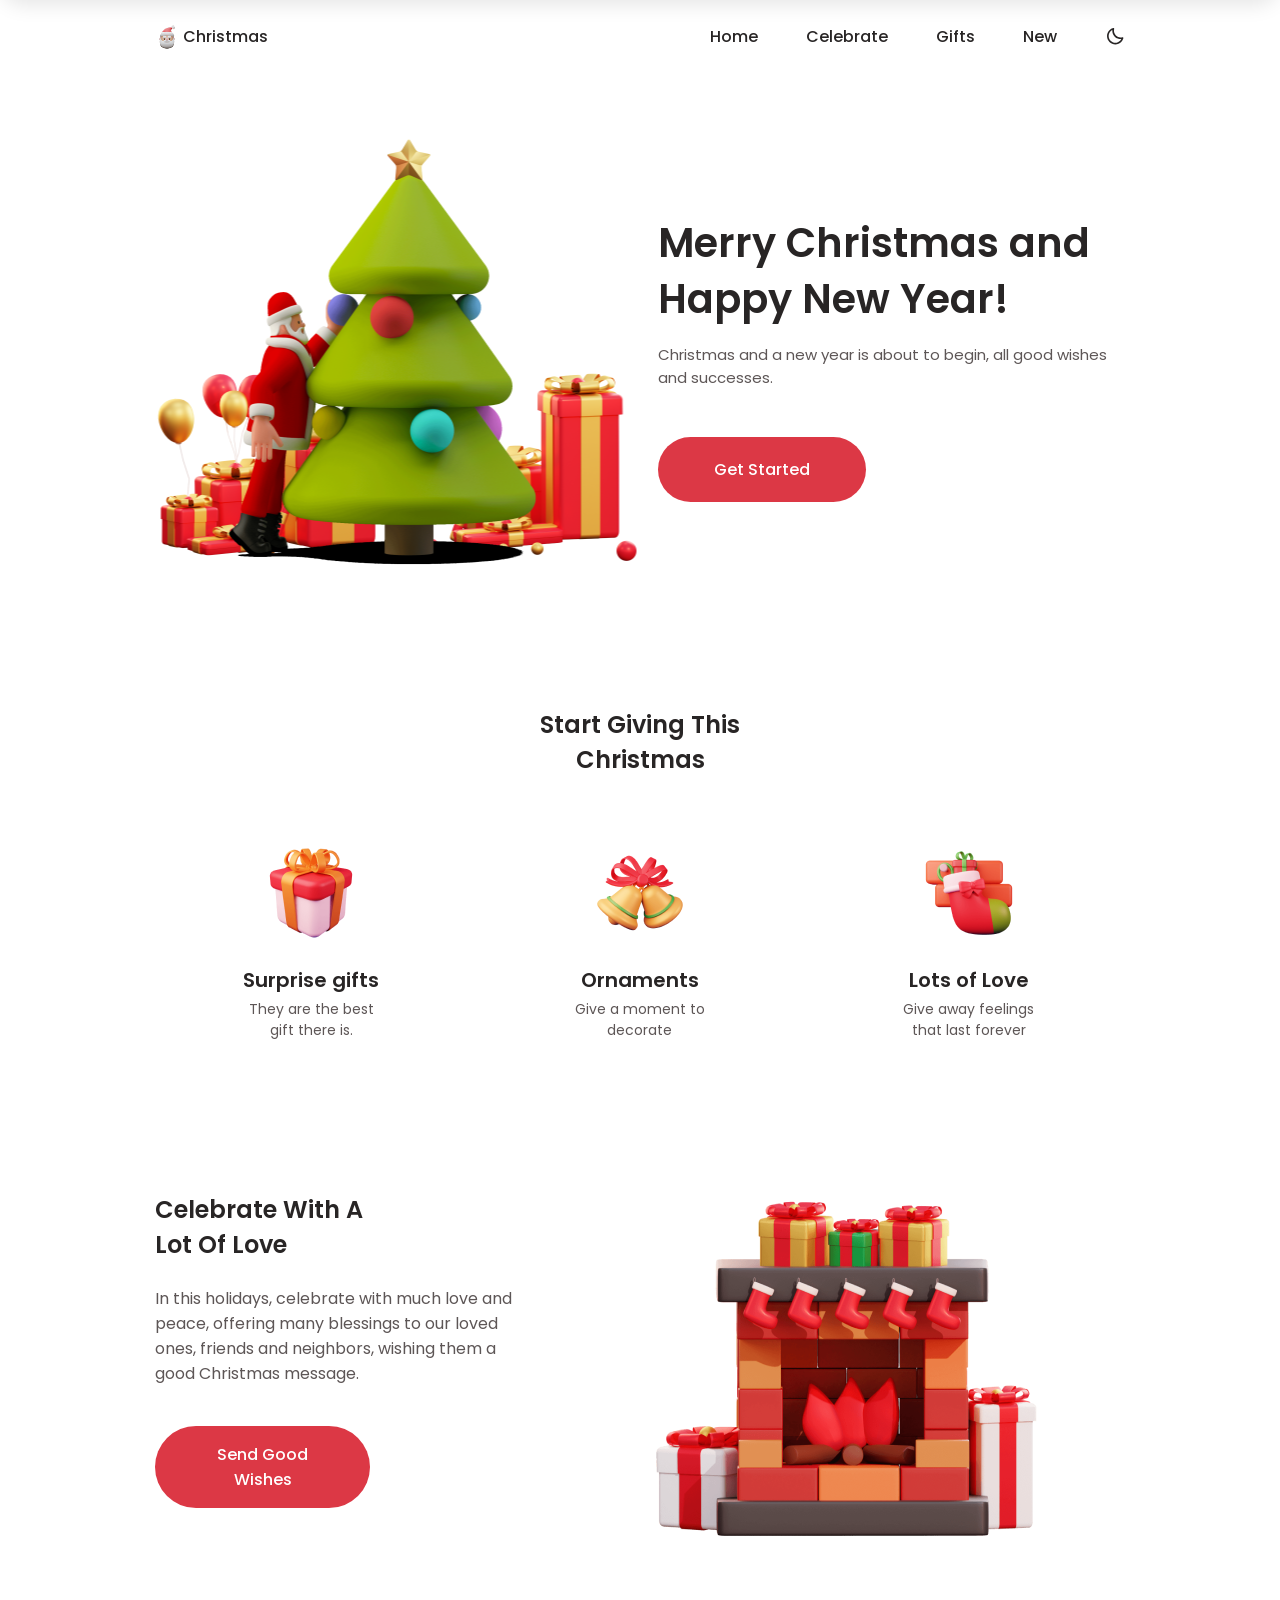
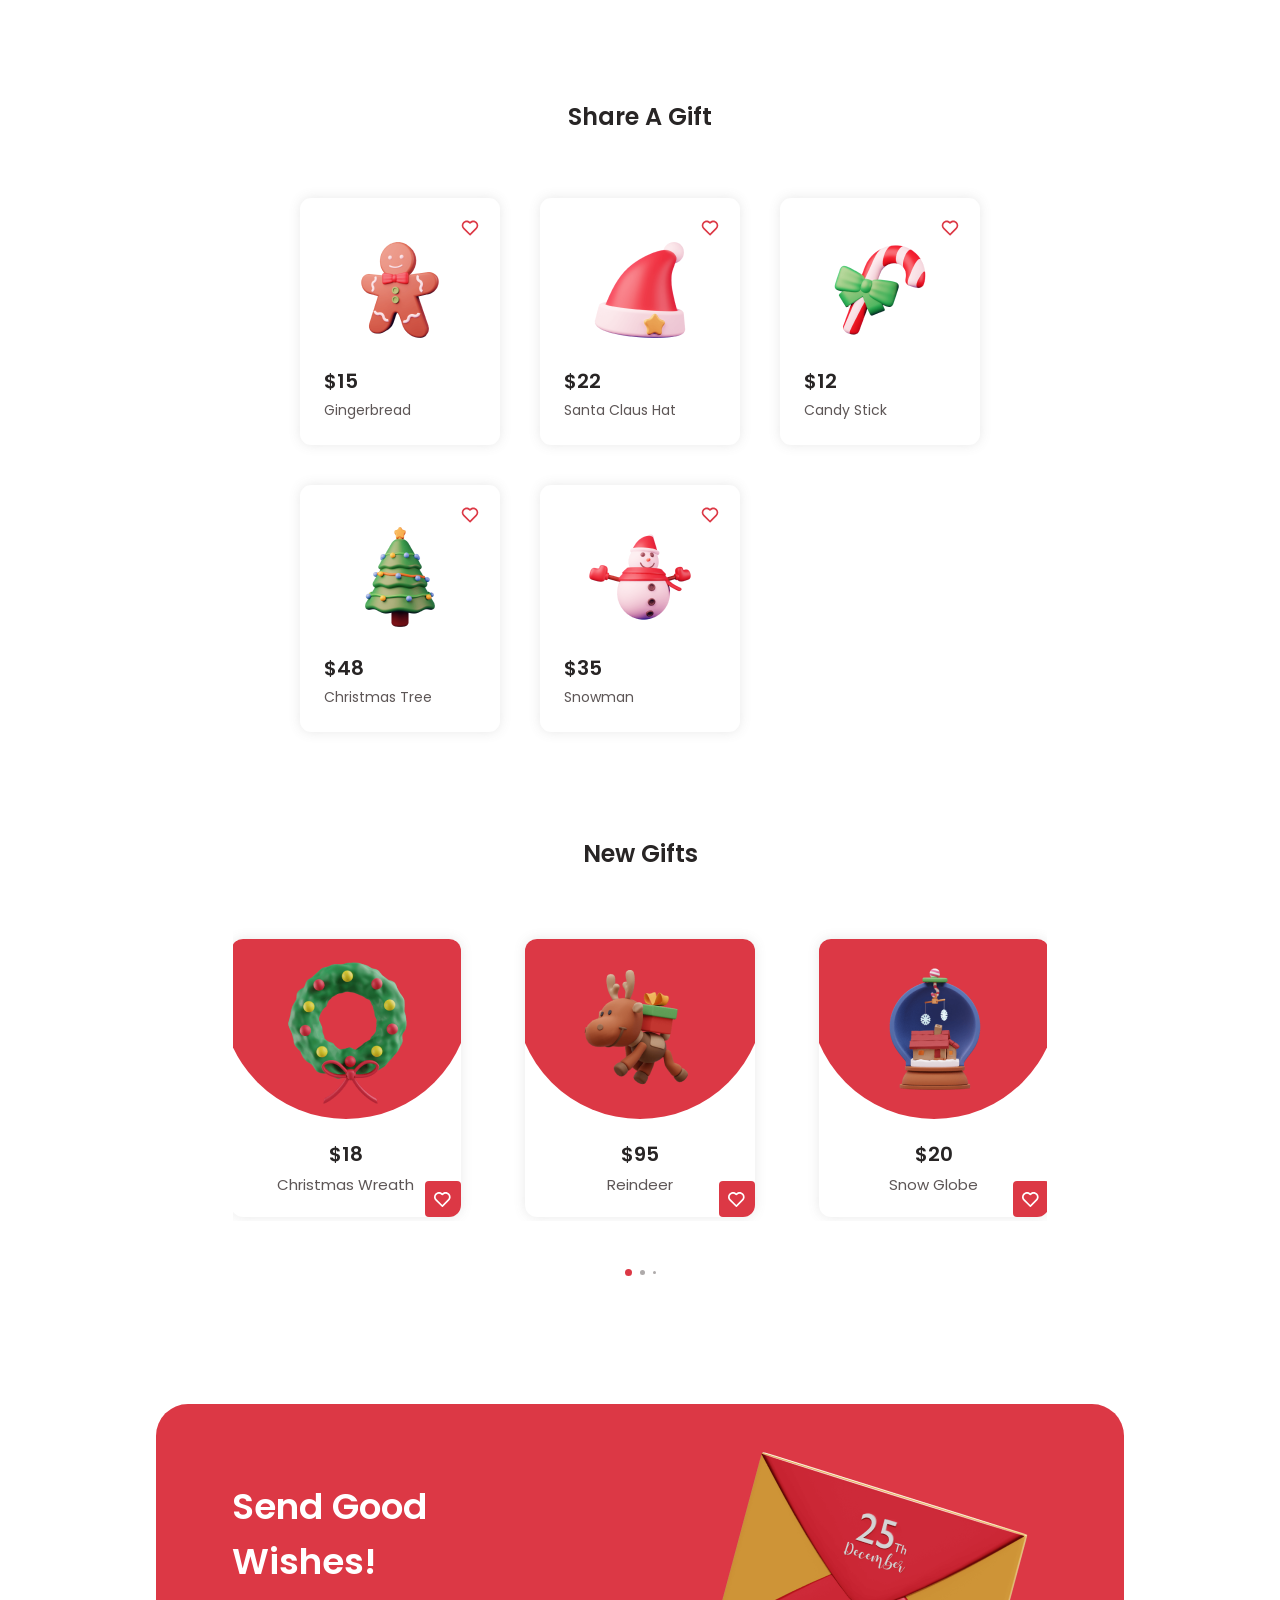
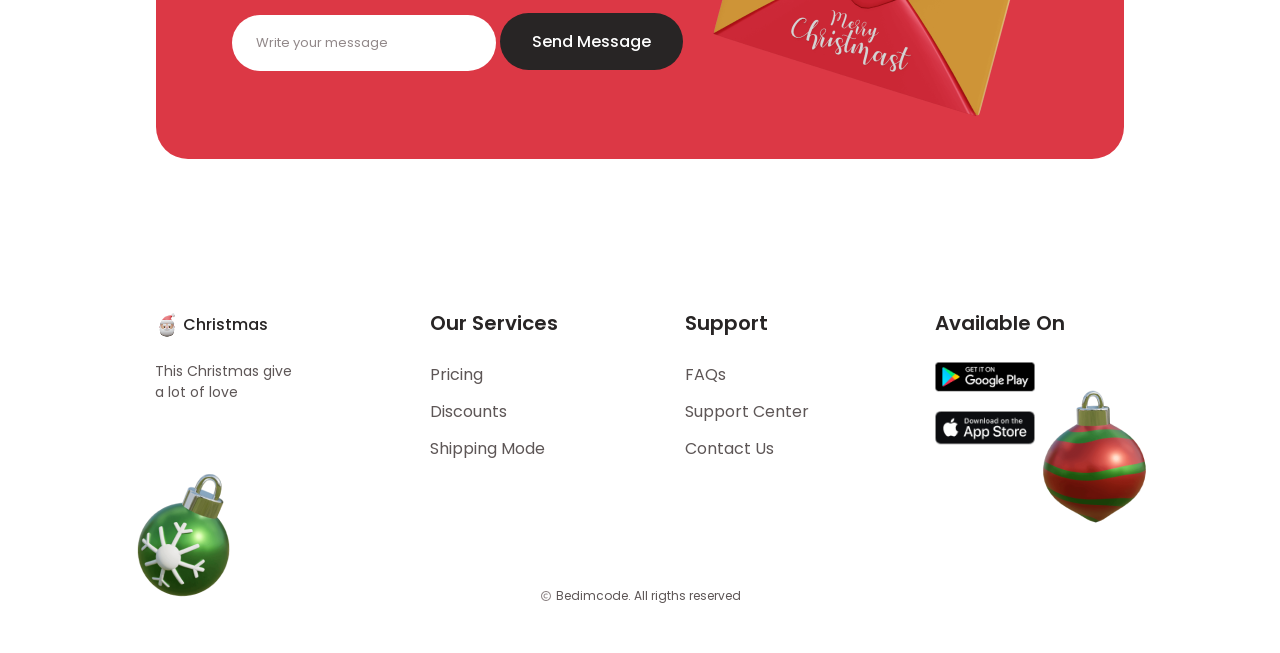
==== index.html @ 7fbbc21c "Add files via upload" ====
<!DOCTYPE html>
<html lang="en">
<head>
  <meta charset="UTF-8">
  <meta name="viewport" content="width=device-width, initial-scale=1.0">
  <title>Christmas</title>
  <link rel="stylesheet" href="./style.css">
  <link rel="icon" href="./images/logo.png">
</head>
<body>
  <header id="home">
    <nav class="navigation container">
      <a class="logo" href="#home">
        <img src="./images/logo.png">
        <span>Christmas</span>
      </a>

      <div class="header__right">
        <div class="links">
          <a href="#home">Home</a>
          <a href="#celebrate">Celebrate</a>
          <a href="#gifts">Gifts</a>
          <a href="#new">New</a>
        </div>
  
        <div class="toggle-button">
          <input type="checkbox" id="theme-toggle">
          <label for="theme-toggle" class="theme-button">
            <div class="toggle-icon"></div>
          </label>
        </div>

        <div class="apps" id="menuBtn"></div>
      </div>
    </nav>

    <nav class="navbar" id="navbar">

      <!-- Close button -->
      <div class="close-btn" id="closeBtn">
      </div>

      <ul>
        <li><a href="#home">Home</a></li>
        <li><a href="#celebrate">Celebrate</a></li>
        <li><a href="#gifts">Gifts</a></li>
        <li><a href="#new">New</a></li>
      </ul>

    </nav>

    <div class="hero container">
      <div class="hero__left"></div>

      <div class="hero__right">
        <h1>Merry Christmas and Happy New Year!</h1>
        <p>Christmas and a new year is about to begin, all good wishes and successes.</p>
        <button>Get Started</button>
      </div>
    </div>
  </header>

  <main>

    <section class="sec-giving">
      <div class="givings container">
        <h2>Start Giving This <br> Christmas</h2>

        <div class="givings-container">

          <div class="giving">
            <img src="./images/giving1.png">
            <h3>Surprise gifts</h3>
            <p>They are the best gift there is.</p>
          </div>

          <div class="giving">
            <img src="./images/giving2.png">
            <h3>Ornaments</h3>
            <p>Give a moment to decorate</p>
          </div>

          <div class="giving">
            <img src="./images/giving3.png">
            <h3>Lots of Love</h3>
            <p>Give away feelings that last forever</p>
          </div>

        </div>
      </div>
    </section>

    <section class="sec-celebrate" id="celebrate">
      <div class="celebrate container">
        <div class="celebrate__left">
          <h2>Celebrate With A <br> Lot Of Love</h2>
          <p>
            In this holidays, celebrate with much love and peace, offering many blessings to our loved ones, friends and neighbors, wishing them a good Christmas message.
          </p>
          <button>Send Good Wishes</button>
        </div>

        <div class="celebrate__right"></div>
      </div>
    </section>

    <section class="sec-share-gift" id="gifts">
      <div class="share-gift container">
        <h2>Share A Gift</h2>

        <div class="gifts-container">
          <div class="gift-card">
            <img src="./images/bx-heart.svg" class="heart-icon">
            <img class="gift-image" src="./images/gift1 2.png">
            <h3>$15</h3>
            <p>Gingerbread</p>
          </div>

          <div class="gift-card">
            <img src="./images/bx-heart.svg" class="heart-icon">
            <img class="gift-image" src="./images/santa-claus-hat 1.png">
            <h3>$22</h3>
            <p>Santa Claus Hat</p>
          </div>

          <div class="gift-card">
            <img src="./images/bx-heart.svg" class="heart-icon">
            <img class="gift-image" src="./images/gift5 1.png">
            <h3>$12</h3>
            <p>Candy Stick</p>
          </div>

          <div class="gift-card">
            <img src="./images/bx-heart.svg" class="heart-icon">
            <img class="gift-image" src="./images/gift3 2.png">
            <h3>$48</h3>
            <p>Christmas Tree</p>
          </div>

          <div class="gift-card">
            <img src="./images/bx-heart.svg" class="heart-icon">
            <img class="gift-image" src="./images/snowman 1.png">
            <h3>$35</h3>
            <p>Snowman</p>
          </div>
        </div>
      </div>
    </section>

    <section class="sec-new-gifts" id="new">
      <div class="new-gifts container">
        <h2>New Gifts</h2>

        <div class="new-gifts-container">
          <div class="new-gift-card">
            <img src="./images/gift4.png">
            <h3>$18</h3>
            <p>Christmas Wreath</p>
            <div class="like-button">
              <img src="./images/heart2.svg" alt="Like">
            </div>
          </div>

          <div class="new-gift-card">
            <img src="./images/gift4 1.png">
            <h3>$95</h3>
            <p>Reindeer</p>
            <div class="like-button">
              <img src="./images/heart2.svg" alt="Like">
            </div>
          </div>

          <div class="new-gift-card">
            <img src="./images/gift2 1.png">
            <h3>$20</h3>
            <p>Snow Globe</p>
            <div class="like-button">
              <img src="./images/heart2.svg" alt="Like">
            </div>
          </div>

          <div class="new-gift-card">
            <img src="./images/gift1 1.png">
            <h3>$75</h3>
            <p>Sledge</p>
            <div class="like-button">
              <img src="./images/heart2.svg" alt="Like">
            </div>
          </div>
        </div>

        <div class="three-dots">
          <img src="./images/dot1.svg" alt=".">
          <img src="./images/dot2.svg" alt=".">
          <img src="./images/dot3.svg" alt=".">
        </div>
      </div>
    </section>

    <section class="sec-send">
      <div class="send-wishes container">
        <div class="send__left">
          <h2>Send Good <br> Wishes!</h2>
          <form action="get">
            <input type="text" placeholder="Write your message">
            <button type="submit">Send Message</button>
          </form>
        </div>
        <img src="./images/letter.png" class="letter">
        <img src="./images/le.png" class="letter-mobile">
      </div>
    </section>

  </main>

  <footer>
    <div class="footer container">
      <div class="footer-container">
        <div class="logo-footer">
          <a class="logo" href="#home">
            <img src="./images/logo.png">
            <span>Christmas</span>
          </a>
          <p>This Christmas give a lot of love</p>
        </div>

        <div class="services">
          <h3>Our Services</h3>
          <p>Pricing</p>
          <p>Discounts</p>
          <p>Shipping Mode</p>
        </div>
        <div class="support">
          <h3>Support</h3>
          <p>FAQs</p>
          <p>Support Center</p>
          <p>Contact Us</p>
        </div>
        <div class="available">
          <h3>Available On</h3>
          <a href="https://play.google.com">
            <img src="./images/google-play.png" alt="Google Play">
          </a>
          <a href="https://store.apple.com">
            <img src="./images/app-store.png" alt="AppStore">
          </a>
        </div>
      </div>

      <div class="copyright">
        <img src="./images/bx-copyright.svg.svg" alt="c">
        <p>Bedimcode. All rigths reserved</p>
      </div>
    </div>

  </footer>

  <script>
    const menuBtn = document.getElementById("menuBtn");
    const closeBtn = document.getElementById("closeBtn");
    const navbar = document.getElementById("navbar");

    // Open navbar
    menuBtn.addEventListener("click", () => {
      navbar.classList.add("active");
    });

    // Close navbar with X
    closeBtn.addEventListener("click", () => {
      navbar.classList.remove("active");
    });

    // Close navbar when clicking a link
    const navLinks = document.querySelectorAll(".navbar a");

    navLinks.forEach(link => {
      link.addEventListener("click", () => {
        navbar.classList.remove("active");
      });
    });

    const container = document.querySelector('.new-gifts-container');
    const cards = container.querySelectorAll('.new-gift-card');

    const middleCard = cards[1];

    middleCard.scrollIntoView({
      behavior: 'instant',
      inline: 'center',
      block: 'nearest'
    });
  </script>
</body>
</html>
---- style.css ----
@import url('https://fonts.googleapis.com/css2?family=Poppins:ital,wght@0,100;0,200;0,300;0,400;0,500;0,600;0,700;0,800;0,900;1,100;1,200;1,300;1,400;1,500;1,600;1,700;1,800;1,900&display=swap');

:root {
  --bg: #fff;
  --card-bg: #fff;
  --text1: #282525;
  --text2: #5D5656;
  --button-bg: #282525;
  --message-bg: #DC3845;
  --card-shadow: 0px 0px 12px rgba(103, 103, 103, 0.15);
  --nav-bg: #fff;
}

* {
  padding: 0;
  margin: 0;
  box-sizing: border-box;
}

html {
  scroll-behavior: smooth;
}

body {
  background-color: var(--bg);
  font-family: "Poppins";
  transition: 0.3s ease-in-out;
}

h1 {
  font-weight: 600;
  font-size: 40px;
  line-height: 140%;
  color: var(--text1);
}
h2 {
  font-weight: 600;
  font-size: 24px;
  color: var(--text1);
}
h3 {
  font-weight: 600;
  font-size: 20px;
  color: var(--text1);
}

button {
  font-family: "Poppins";
  font-weight: 500;
  padding: 16px 32px;
  border: none;
  background-color: #DC3845;
  font-size: 16px;
  color: white;
  border-radius: 66px;
  cursor: pointer;
  transition: 0.15s;
  max-width: 215px;
}
button:hover {
    opacity: 0.8;
}

.container {
  width: 100%;
  padding-left: 32px;
  padding-right: 32px;
  margin: 0 auto;
  max-width: 1034px;
}

a {
  text-decoration: none;
}

/* > HEADER */

.navigation {
  display: flex;
  justify-content: space-between;
  align-items: center;
  padding-top: 24px;
  padding-bottom: 24px;
}

.logo {
  font-weight: 500;
  display: flex;
  align-items: end;
  gap: 4px;
  cursor: pointer;
  color: var(--text1);
}

.links {
  display: flex;
  gap: 48px;

  a {
    color: var(--text1);
    text-decoration: none;
    font-weight: 500;
    transition: 0.15s ease;
    font-weight: 500;
  }
  a:hover {
    color: #DC3845;
  }
}

#theme-toggle {
  display: none;
}

body:has(#theme-toggle:checked) {
  --bg: #251819;
  --card-bg: #2f2223;
  --text1: #f3f2f2;
  --text2: #C2BDBD;
  --button-bg: #DC3845;
  --message-bg: #2F2223;
  --card-shadow: 0 0 4px var(--bg);
  --nav-bg: #2F2223;

  .toggle-icon {
    background-image: url(./images/sun.svg);
  }

  .links a:hover {
    color: var(--text1) ;
  }

  input {
    color: white;
  }

  .apps {
    background-image: url(./images/apps-dark.svg);
  }

  .close-btn {
    background-image: url(./images/close-dark.svg);
  }
}

.toggle-icon {
  background-image: url(./images/moon.svg);
  background-repeat: no-repeat;
  background-position: center;
  cursor: pointer;
  width: 20px;
  height: 20px;
}

.header__right {
  display: flex;
  align-items: center;
  gap: 48px;
}

.apps {
  background-image: url(./images/apps-light.svg);
  background-repeat: no-repeat;
  background-position: center;
  width: 20px;
  height: 20px;
  cursor: pointer;
  display: none;
}

.hero {
  padding-top: 64px;
  padding-bottom: 56px;
  display: flex;
  align-items: center;
  gap: 18px;
}

.hero__left {
  background-image: url(./images/home.png);
  background-repeat: no-repeat;
  background-position: center;
  width: 50%;
  min-width: 320px;
  height: 442px;
}

.hero__right {
  width: 100%;
  max-width: 450px;

  p {
    font-size: 15px;
    color: var(--text2);
    margin-top: 16px;
    margin-bottom: 48px;
  }

  button {
    padding: 20px 56px;
  }
}

/* > GIVING */

.sec-giving {
  padding-top: 72px;
  padding-bottom: 32px;
}

h2 {
  text-align: center;
}

.givings-container {
  display: grid;
  grid-template-columns: repeat(auto-fit, minmax(142px, 1fr));
  justify-content: center;
  place-items: center;
  gap: 16px;
  margin-top: 56px;
}

.giving {
  display: flex;
  flex-direction: column;
  width: 100%;
  max-width: 142px;
  align-items: center;
  text-align: center;

  img {
    width: 120px;
    margin-bottom: 12px;
  }

  p {
    color: var(--text2);
    font-size: 14px;
    margin-top: 4px;
  }
}

/* > CELEBRATE */

.sec-celebrate {
  padding-top: 52px;
  padding-bottom: 52px;
}

.celebrate {
  display: flex;
  align-items: center;
  gap: 88px;
}

.celebrate__left {
  display: flex;
  flex-direction: column;
  width: 100%;
  max-width: 372px;
  align-items: start;

  h2 {
    margin-bottom: 24px;
    text-align: left;
  }

  p {
    margin-bottom: 40px;
    color: var(--text2);
  }
}

.celebrate__right {
  background-image: url(./images/celebrate\ 1.png);
  background-repeat: no-repeat;
  background-position: center;
  width: 50%;
  height: 450px;
}

/* > SHARE A GIFT */

.sec-share-gift {
  padding-top: 72px;
  padding-bottom: 32px;
}

.gifts-container {
  display: grid;
  grid-template-columns: repeat(auto-fit, minmax(144px, 200px));
  padding-left: 111px;
  padding-right: 111px;
  margin-top: 64px;
  gap: 40px;
  justify-content: center;
}

.gift-card {
  padding: 32px 40px 24px 24px;
  background-color: var(--card-bg);
  box-shadow: var(--card-shadow);
  border-radius: 11px;
  display: flex;
  flex-direction: column;
  cursor: pointer;
  transition: 0.15s ease;
  position: relative;

  img {
    margin-left: 16px;
    max-width: 120px;
  }

  h3 {
    margin-top: 16px;
    margin-bottom: 4px;
  }

  p {
    font-size: 14px;
    color: var(--text2);
  }
}
.gift-card:hover {
  transform: translateY(-10px);
}

.heart-icon {
  margin-left: 0;
  position: absolute;
  top: 20px;
  right: 20px;
}

/* > NEW GIFTS */

.sec-new-gifts {
 padding-top: 72px;
 padding-bottom: 32px;
}

.new-gifts {
  display: flex;
  flex-direction: column;
  align-items: center;
}

.new-gifts-container {
  display: flex;
  gap: 64px;
  max-width: 84%;
  scrollbar-width: auto;
  overflow-x: auto;
  overflow-y: hidden;
  scrollbar-width: none;
  padding-top: 4px;
  padding-bottom: 4px;
}

.new-gift-card {
  padding: 16px 40px 21px 40px;
  background-color: var(--card-bg);
  display: flex;
  flex-direction: column;
  align-items: center;
  box-shadow: var(--card-shadow);
  border-radius: 12px;
  background-image: url(./images/ellipse.svg);
  background-repeat: no-repeat;
  background-position: top center;
  transition: 0.15s ease;
  cursor: pointer;
  margin-top: 64px;
  position: relative;

  h3 {
    margin-top: 34px;
    margin-bottom: 4px;
  }

  p {
    color: var(--text2);
    font-size: 15px;
  }
}
.new-gift-card:hover {
  transform: translateY(-10px);
}

.like-button {
  padding: 10.5px 9.5px;
  background-color: #DC3845;
  display: flex;
  align-items: center;
  justify-content: center;
  position: absolute;
  border-radius: 4px;
  border-bottom-right-radius: 12px;
  right: 0;
  bottom: 0;
}

.three-dots {
  display: flex;
  gap: 8px;
  margin-top: 48px;
}

/* > SEND GOOD WISHES */

.sec-send {
  padding-top: 96px;
  padding-bottom: 72px;
}

.send-wishes {
  background-color: var(--message-bg);
  border-radius: 32px;
  padding: 29px 32px 30px 32px;
  display: flex;
  justify-content: center;
  align-items: center;
  width: 95%;
  max-width: 968px;
}

.send__left {
  h2 {
    color: #fff;
    font-size: 36px;
    text-align: left;
  }
}

form {
  margin-top: 24px;

  button {
    background-color: var(--button-bg);
  }
  button:hover {
    opacity: 1;
  }
}

input {
  border: none;
  width: 100%;
  max-width: 264px;
  padding: 18px 24px;
  border-radius: 32px;
  font-family: "Poppins";
  margin-bottom: 13px;
  background-color: var(--bg);
}
input::placeholder {
  font-size: 13px;
  color: #918889;
  font-family: "Poppins";
}
input:focus{
  outline: none;
}

.letter-mobile {
  display: none;
}

/* > FOOTER */

footer {
  padding-top: 77px;
  padding-bottom: 48px;
}

.footer {
  background-image: url(./images/footer1.png), url(./images/footer2.png);
  background-repeat: no-repeat;
  background-position: left bottom, right center;
}

.footer-container {
  display: flex;
  align-items: start;
  justify-content: space-between;
  gap: 16px;
  margin-right: 60px;

  p {
    color: var(--text2);
    font-size: 16px;
    font-weight: 400;
    margin-bottom: 12px;
    cursor: pointer;
  }
  p:hover {
    text-decoration: underline;
  }

  h3 {
    margin-bottom: 24px;
  }
}

.logo-footer {
  width: 149px;

  .logo {
    margin-top: 4px;
  }

  p {
    margin-top: 24px;
    font-size: 14px;
    margin-bottom: 0;
    cursor: default;
  }
  p:hover {
    text-decoration: none;
  }
}

.available {
  display: flex;
  flex-direction: column;

  a {
    text-decoration: none;
    margin-bottom: 12px;
  }
}

.copyright {
  display: flex;
  align-items: center;
  gap: 4px;
  justify-content: center;
  margin-top: 114px;

  p {
    font-size: 12px;
    color: var(--text2);
  }
}

/* > MOBILE NAVBAR */

.navbar.active {
  transform: translateY(0);
}

.navbar {
  position: fixed;
  top: 0;
  left: 0;

  width: 100%;
  padding-top: 64px;
  padding-bottom: 64px;

  background-color: var(--nav-bg);
  background-image: url(./images/nav.png);
  background-position: top left;
  background-repeat: no-repeat;

  transform: translateY(-100%);
  transition: transform 0.3s ease;

  z-index: 1000;

  box-shadow: 0 5px 20px rgba(0, 0, 0, 0.1);

  border-bottom-left-radius: 24px;
  border-bottom-right-radius: 24px;
}

.close-btn {
  width: 20px;
  height: 20px;
  position: absolute;
  top: 25px;
  right: 30px;
  background: url(./images/close.svg);
  background-repeat: no-repeat;
  background-position: center;
  cursor: pointer;
}

.navbar ul {
  list-style: none;

  display: flex;
  flex-direction: column;
  gap: 24px;
  text-align: center;
}

.navbar a {
  text-decoration: none;
  color: var(--text1);
  font-size: 15px;
  font-weight: 500;
  font-weight: 500;
}

/* > RESPONSIVENESS */
@media (max-width: 965px) {
  .gifts-container {
    padding: 0;
  }
}

@media (max-width: 767px) {
  h1 {
    font-size: 24px;
  }

  h2 {
    font-size: 20px;
  }

  h3 {
    font-size: 16px;
  }

  .hero__right p,
  .giving p,
  .gift-card p {
   font-size: 13px; 
  }

  .celebrate__left p,
  button,
  .footer-container p {
    font-size: 15px;
  }

  .hero__left {
    background-image: url(./images/home-mobile.png);
  }

  .celebrate__right {
    background-image: url(./images/celebrate-mobile.png);
  }

  .links {
    gap: 24px;
  }

  .send-wishes {
    flex-direction: column;
    padding-left: 24px;
    padding-right: 24px;

    h2 {
      font-size: 24px;
      text-align: center;
    }
    input {
      max-width: 100%;
    }
    button {
      min-width: 100%;
    }
  }

  .letter {
    display: none;
  }

  .letter-mobile {
    display: block;
    margin-top: 16px;
  }
}

@media (max-width: 720px) {
  nav {
    padding-bottom: 20px;
  }

  .hero {
    flex-direction: column;
    padding-top: 8px;
    text-align: center;
  }

  .hero__right p {
    margin-bottom: 40px;
  }

  .hero__left {
    height: 290px;
  }

  .links {
    display: none;
  }

  .apps {
    display: block;
  }

  .header__right {
    gap: 18px;
  }

  .gifts-container {
    margin-left: 38px;
    gap: 24px;
  }

  .gift-card {
    padding: 24px 22px 16px 16px;
  }

  .gift-card {
    max-width: 164px;

    h3 {
      margin-top: 8px;
    }   
  }

  .gift-image {
    margin-top: 8px;
  }

  .celebrate {
    flex-direction: column;
    gap: 24px;
  }

  .celebrate__left {
    align-items: center;
    text-align: center;

    h2 {
      text-align: center;
    }
  }

  .celebrate__right {
    width: 100%;
    height: 250px;
  }

  .footer-container {
    flex-direction: column;
    gap: 32px;

    h3 {
      margin-bottom: 16px;
    }
  }

  .logo-footer {
    margin-bottom: 9px;
  }

  .footer {
    background-position: 201px 209px, 303px 467px;
  }
} 

@media (max-width: 527px) {
  .gifts-container {
    grid-template-columns: repeat(2, 1fr);
    margin-left: 0;
    gap: 16px;
  }
}
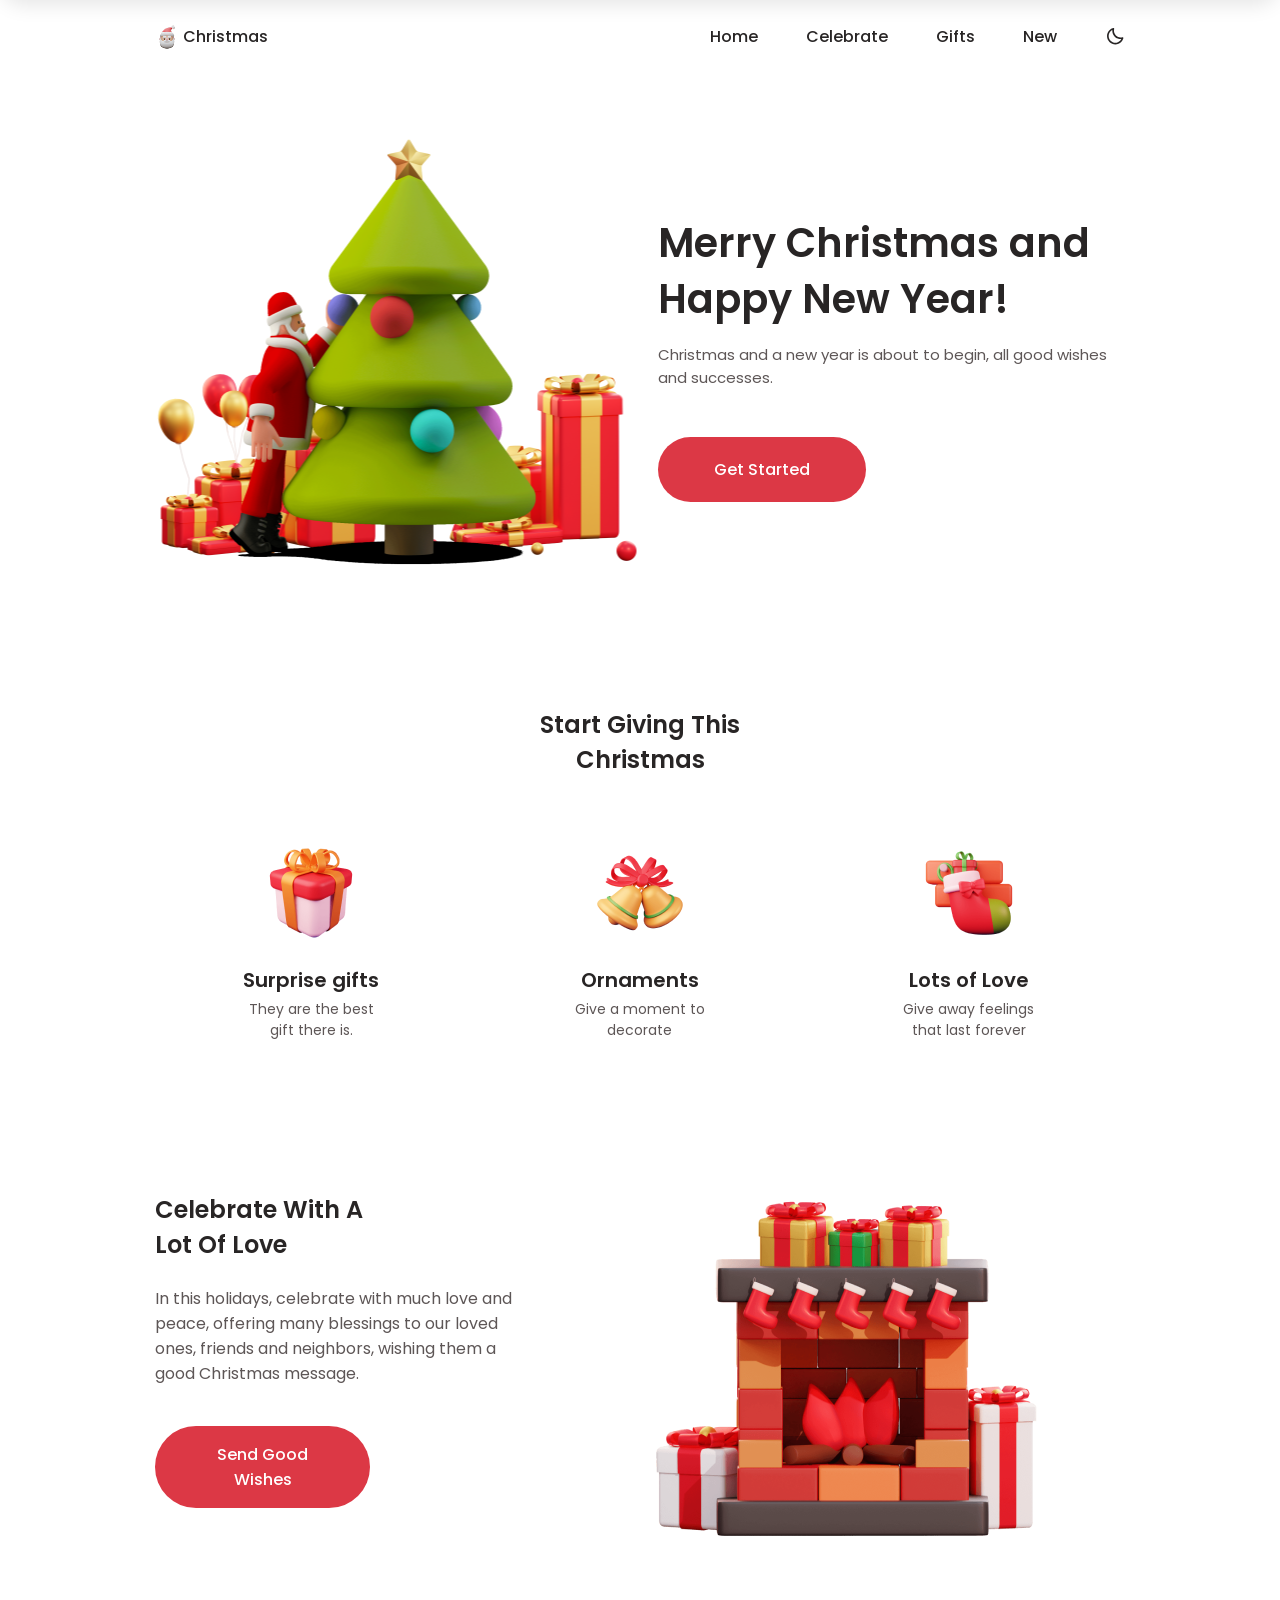
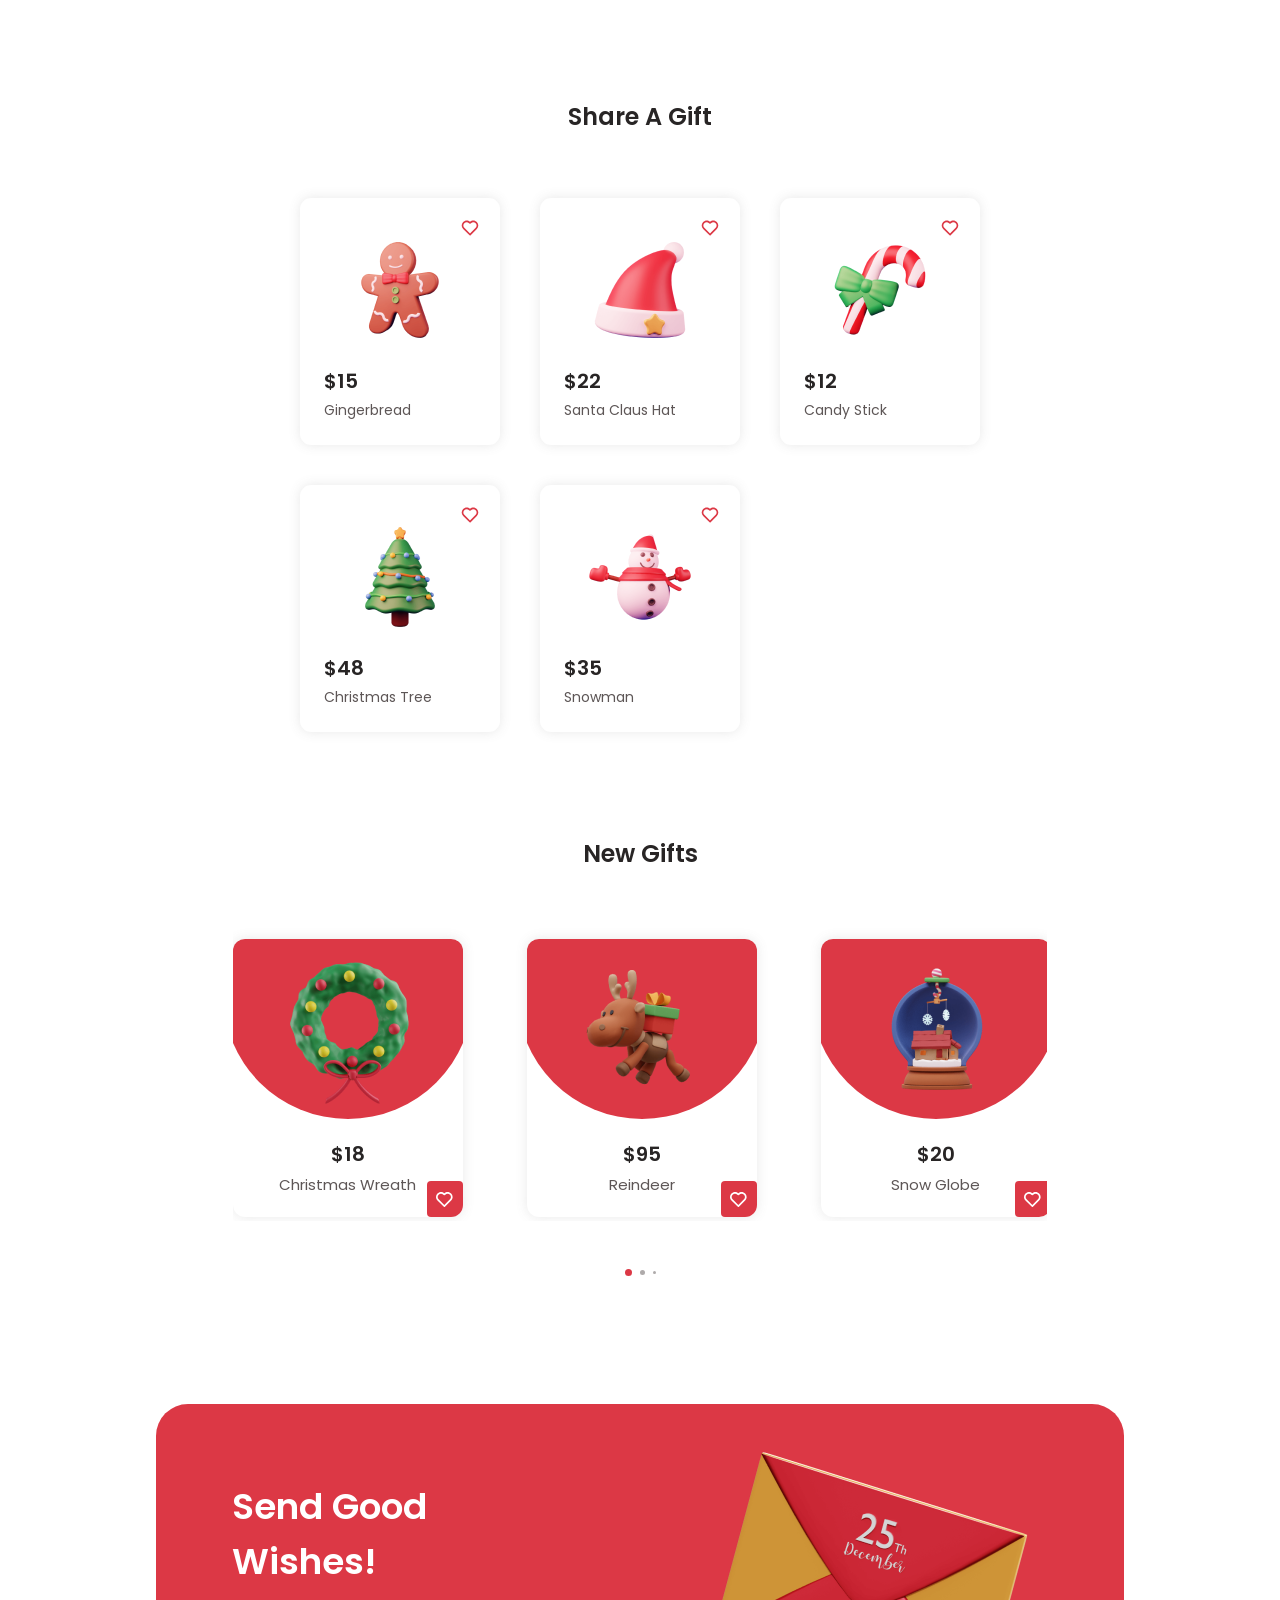
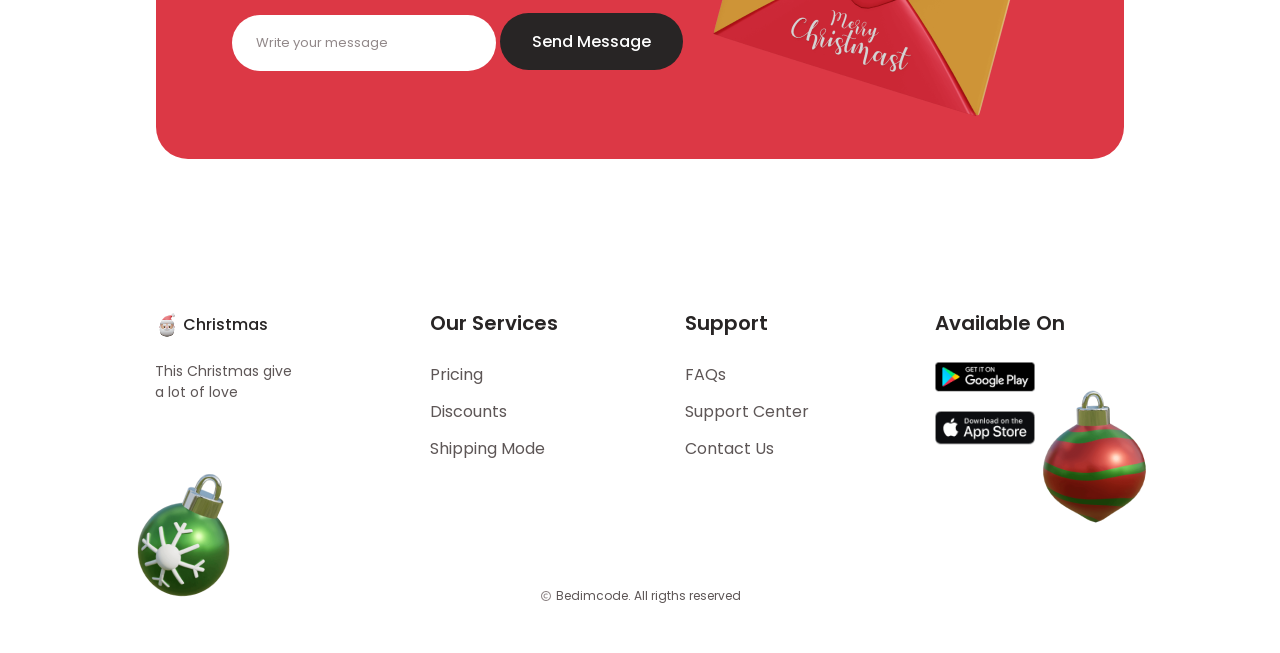
==== commit c8868806: "Fix HTML structure and remove duplicate content" ====
--- a/index.html
+++ b/index.html
@@ -281,14 +281,6 @@
 
     const container = document.querySelector('.new-gifts-container');
     const cards = container.querySelectorAll('.new-gift-card');
-
-    const middleCard = cards[1];
-
-    middleCard.scrollIntoView({
-      behavior: 'instant',
-      inline: 'center',
-      block: 'nearest'
-    });
   </script>
 </body>
-</html>+</html>
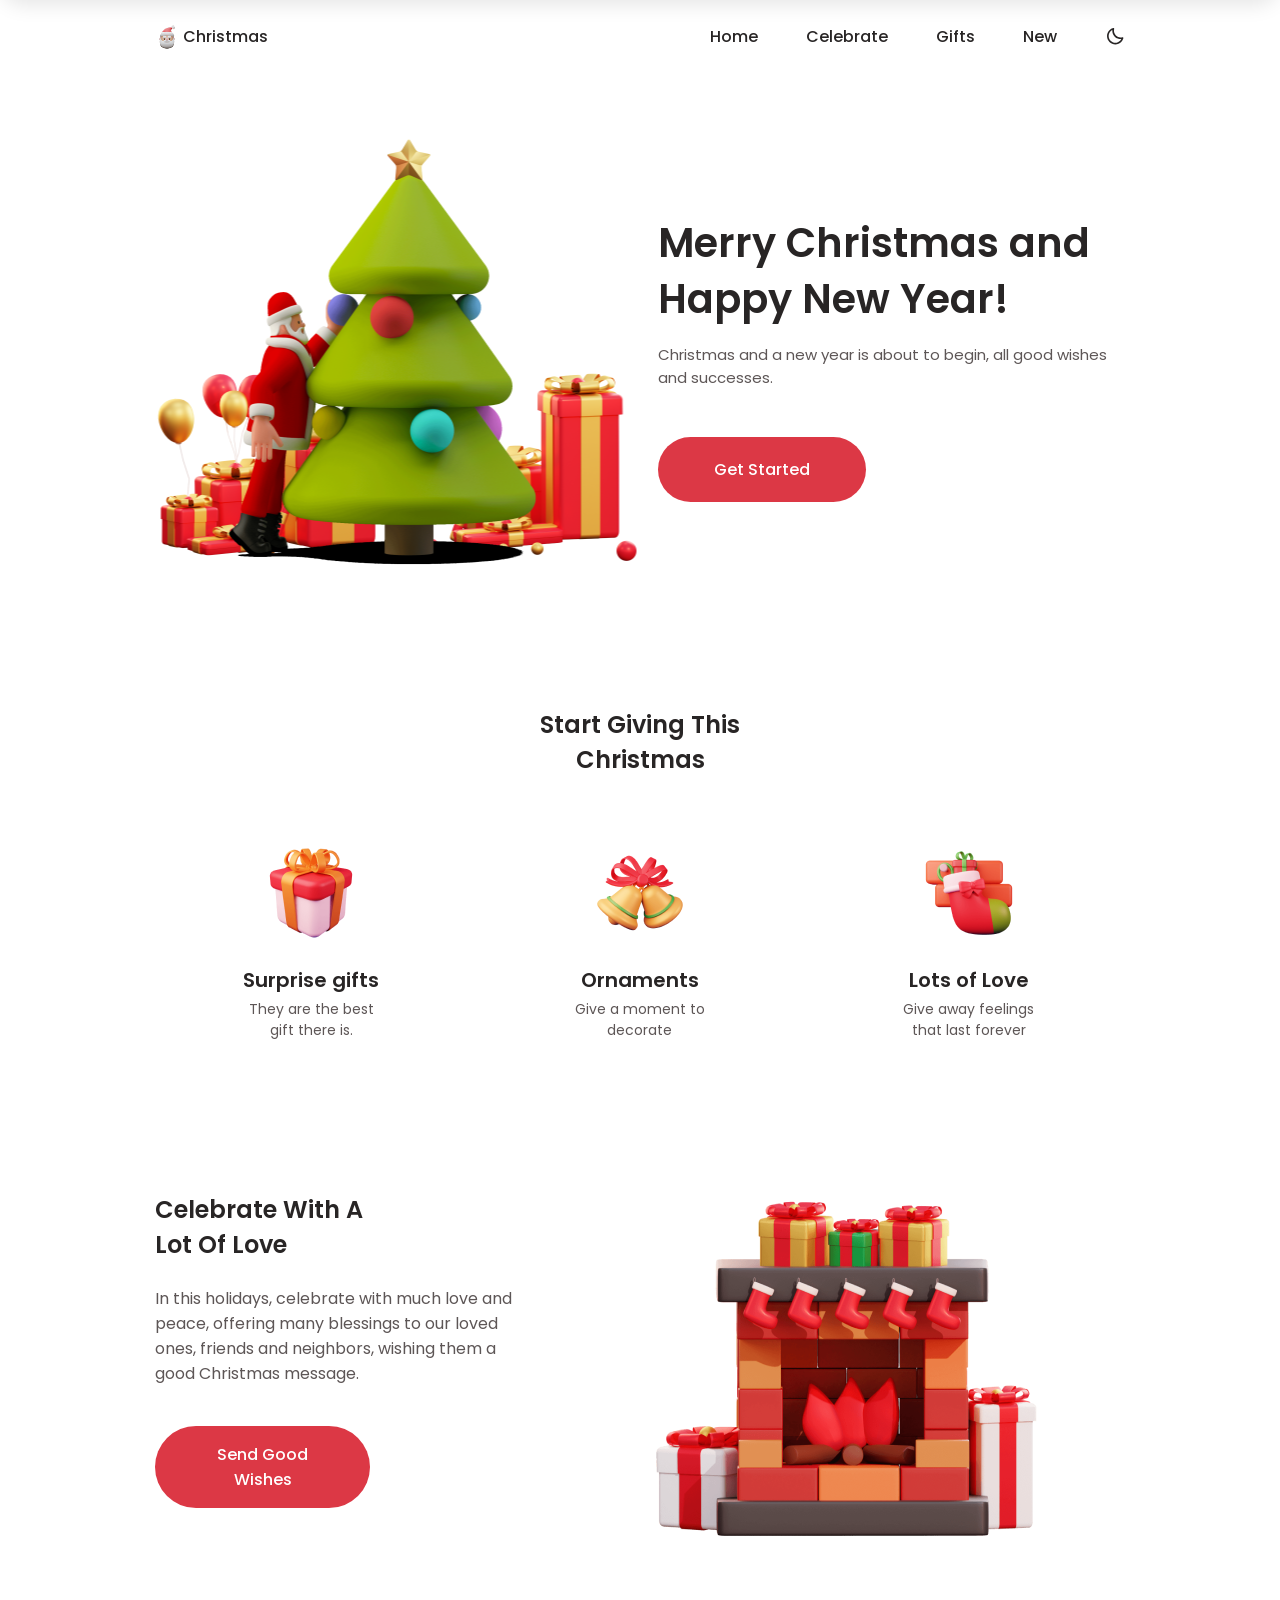
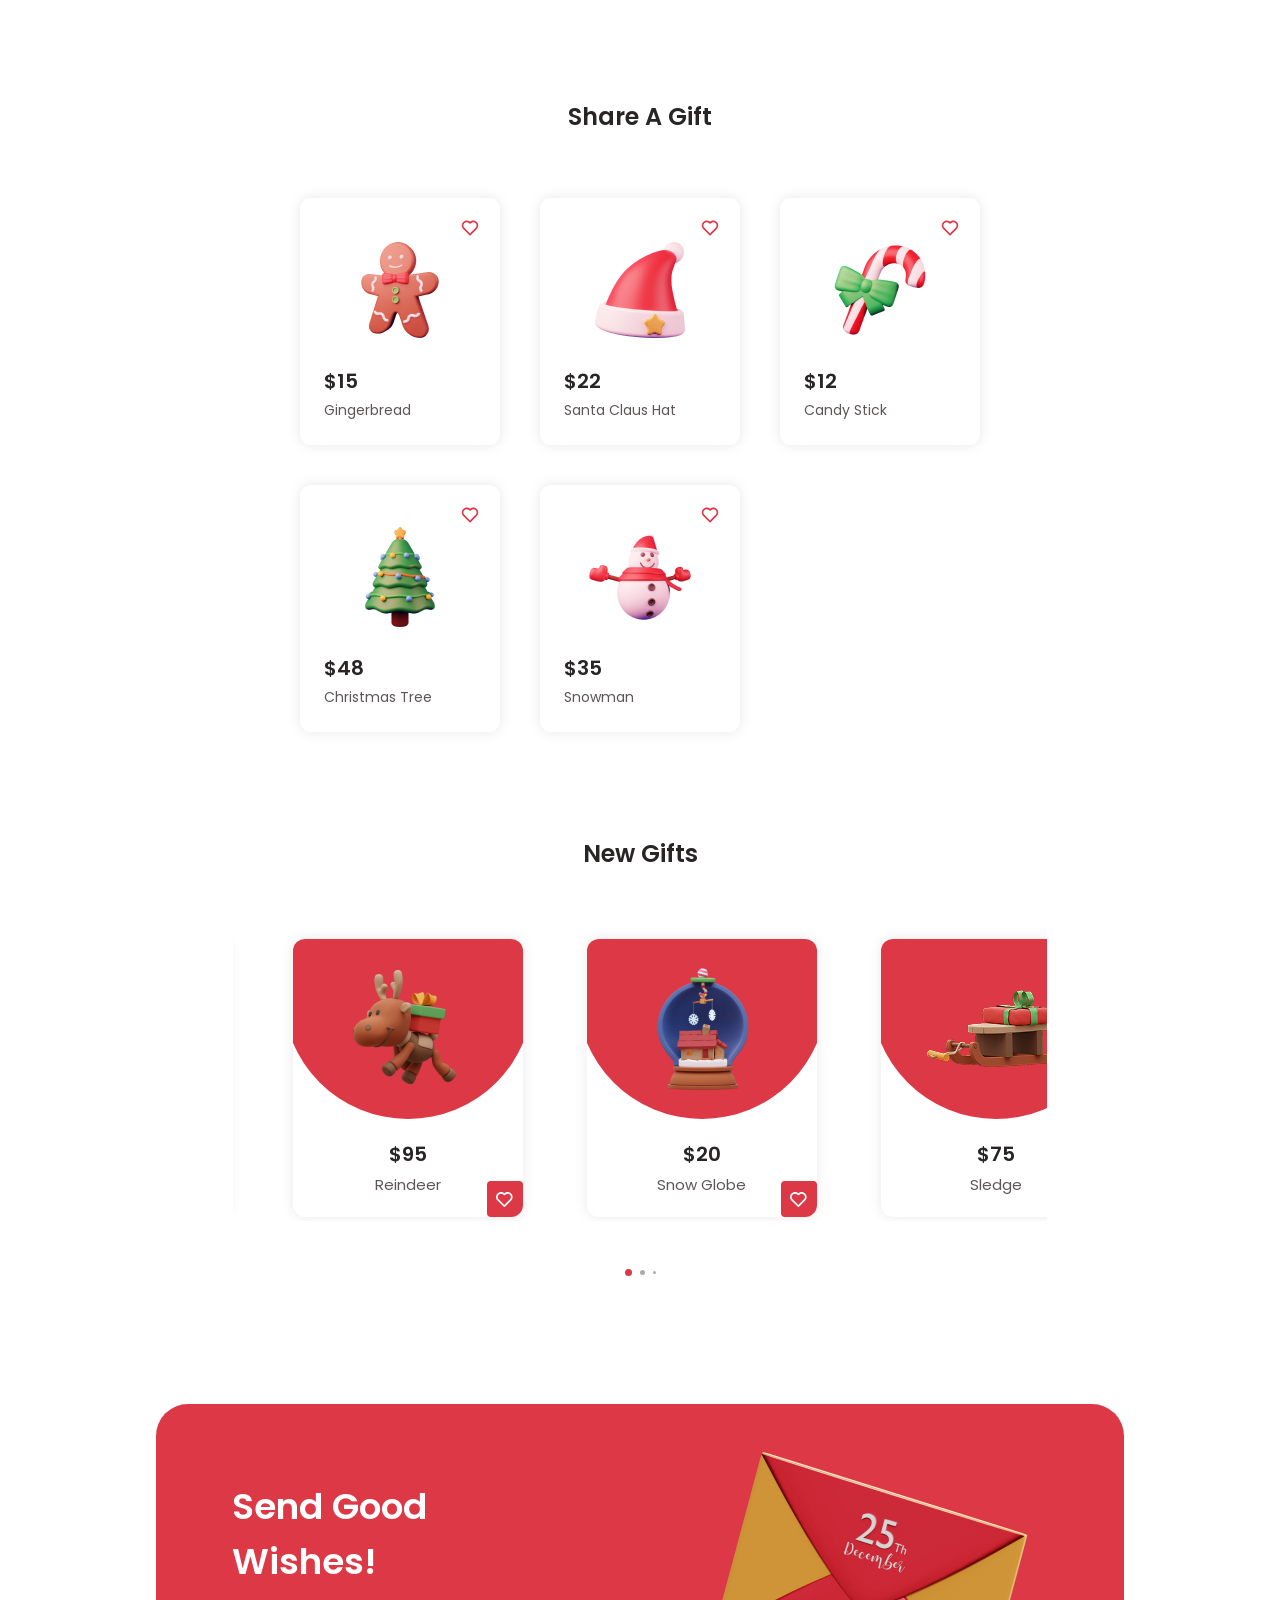
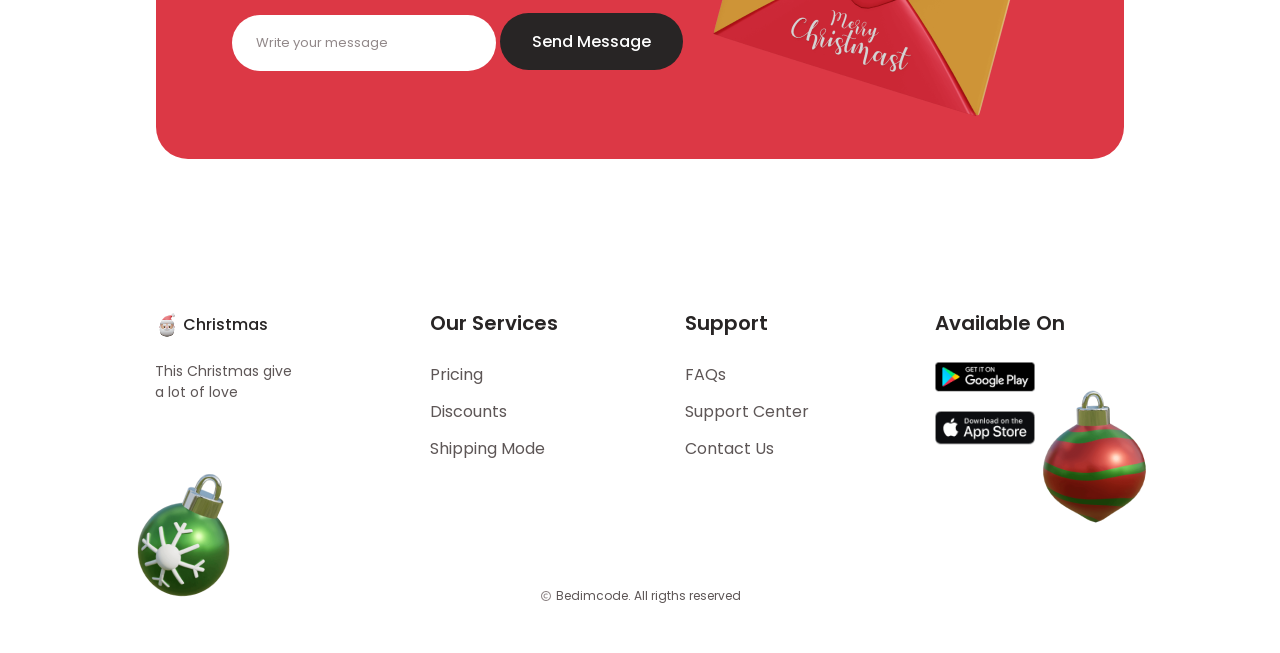
==== commit 4bef2042: "Fix HTML encoding issues in index.html" ====
--- a/index.html
+++ b/index.html
@@ -281,6 +281,8 @@
 
     const container = document.querySelector('.new-gifts-container');
     const cards = container.querySelectorAll('.new-gift-card');
+    const middleCard = cards[1];
+    container.scrollLeft = middleCard.offsetLeft - (container.clientWidth / 2) + (middleCard.clientWidth / 2);
   </script>
 </body>
 </html>
